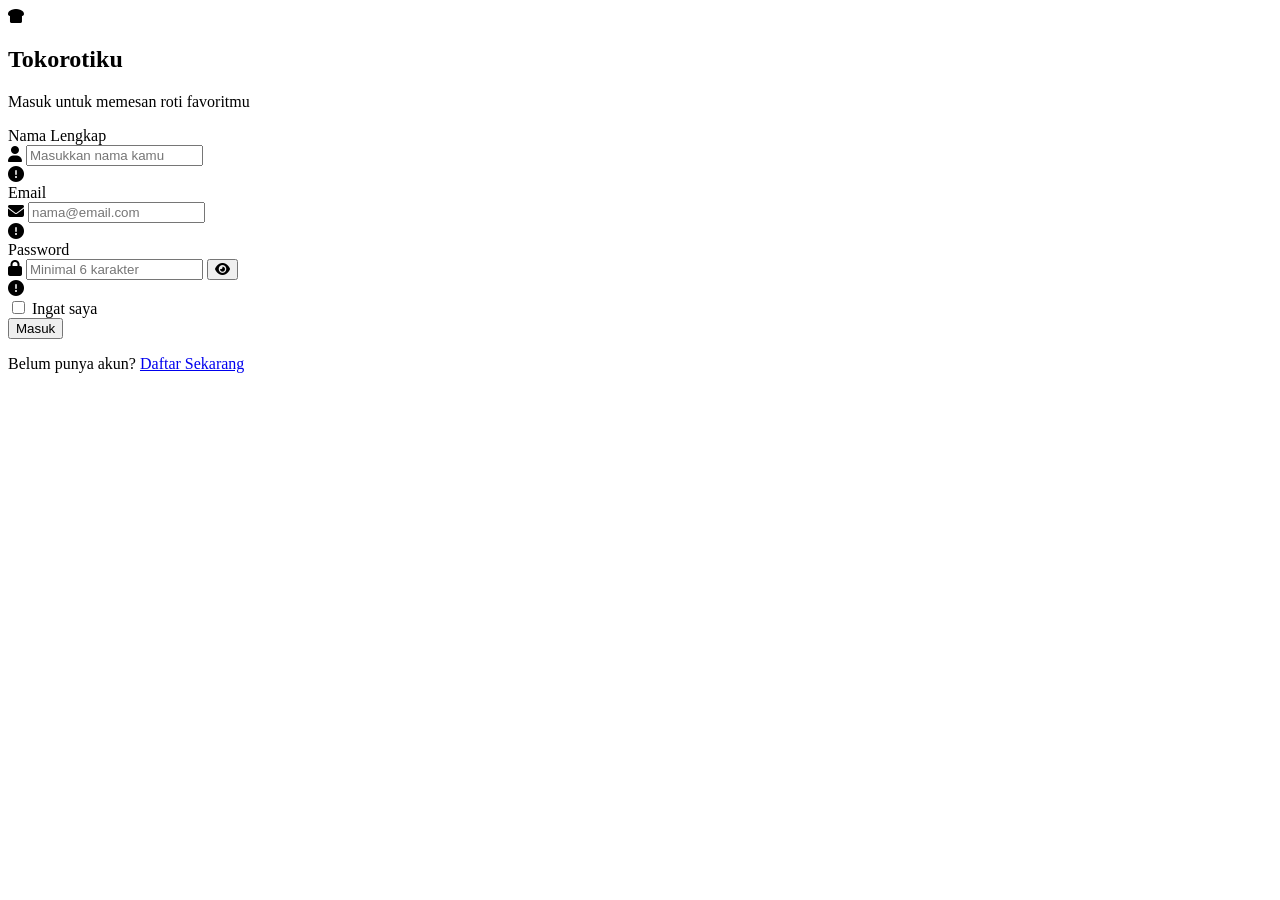
==== login.html @ 5150ace4 "Create login.html" ====
<!DOCTYPE html>
<html lang="id">
<head>
    <meta charset="UTF-8">
    <meta name="viewport" content="width=device-width, initial-scale=1.0">
    <title>Masuk - Tokorotiku</title>
    
    <!-- Google Fonts -->
    <link rel="preconnect" href="https://fonts.googleapis.com">
    <link rel="preconnect" href="https://fonts.gstatic.com" crossorigin>
    <link href="https://fonts.googleapis.com/css2?family=DM+Sans:wght@400;500;700&family=Playfair+Display:wght@400;600;700&display=swap" rel="stylesheet">
    
    <!-- Font Awesome -->
    <link href="https://cdnjs.cloudflare.com/ajax/libs/font-awesome/6.4.0/css/all.min.css" rel="stylesheet">
    
    <!-- Login CSS -->
    <link rel="stylesheet" href="login.css">
</head>
<body>

    <!-- ======== BACKGROUND LAYERS (Aesthetic Bakery) ======== -->
    <div class="bg-image"></div>
    <div class="bg-overlay"></div>
    <div class="bg-glow"></div>

    <!-- ======== TOAST CONTAINER ======== -->
    <div class="toast-container" id="toastContainer"></div>

    <!-- ======== LOGIN CARD (Glassmorphism) ======== -->
    <div class="login-wrapper" id="loginWrapper">
        <div class="login-card">
            
            <!-- Header -->
            <div class="login-header">
                <div class="login-icon">
                    <i class="fas fa-bread-slice"></i>
                </div>
                <h2 class="login-title">Tokorotiku</h2>
                <p class="login-subtitle">Masuk untuk memesan roti favoritmu</p>
            </div>

            <!-- Form -->
            <form class="login-form" id="loginForm" novalidate>
                
                <!-- Nama -->
                <div class="form-group">
                    <label for="nama">Nama Lengkap</label>
                    <div class="input-wrapper">
                        <i class="fas fa-user input-icon"></i>
                        <input type="text" id="nama" class="form-input" placeholder="Masukkan nama kamu" autocomplete="name">
                    </div>
                    <div class="error-message" id="namaError"><i class="fas fa-exclamation-circle"></i> <span></span></div>
                </div>

                <!-- Email -->
                <div class="form-group">
                    <label for="email">Email</label>
                    <div class="input-wrapper">
                        <i class="fas fa-envelope input-icon"></i>
                        <input type="email" id="email" class="form-input" placeholder="nama@email.com" autocomplete="email">
                    </div>
                    <div class="error-message" id="emailError"><i class="fas fa-exclamation-circle"></i> <span></span></div>
                </div>

                <!-- Password -->
                <div class="form-group">
                    <label for="password">Password</label>
                    <div class="input-wrapper">
                        <i class="fas fa-lock input-icon"></i>
                        <input type="password" id="password" class="form-input" placeholder="Minimal 6 karakter" autocomplete="current-password">
                        <button type="button" class="toggle-password" id="togglePassword" aria-label="Tampilkan password">
                            <i class="fas fa-eye"></i>
                        </button>
                    </div>
                    <div class="error-message" id="passwordError"><i class="fas fa-exclamation-circle"></i> <span></span></div>
                </div>

                <!-- Remember Me -->
                <div class="form-options">
                    <label class="custom-checkbox">
                        <input type="checkbox" id="rememberMe">
                        <span class="checkmark"></span>
                        Ingat saya
                    </label>
                </div>

                <!-- Submit Button -->
                <button type="submit" class="btn-login" id="btnLogin">
                    <span class="btn-text">Masuk</span>
                    <div class="btn-spinner" id="btnSpinner">
                        <div class="spinner"></div>
                    </div>
                </button>
            </form>

            <!-- Footer -->
            <div class="login-footer">
                <p>Belum punya akun? <a href="#" class="register-link">Daftar Sekarang</a></p>
            </div>
        </div>
    </div>

    <!-- Login JS -->
    <script src="login.js"></script>
</body>
              </html>
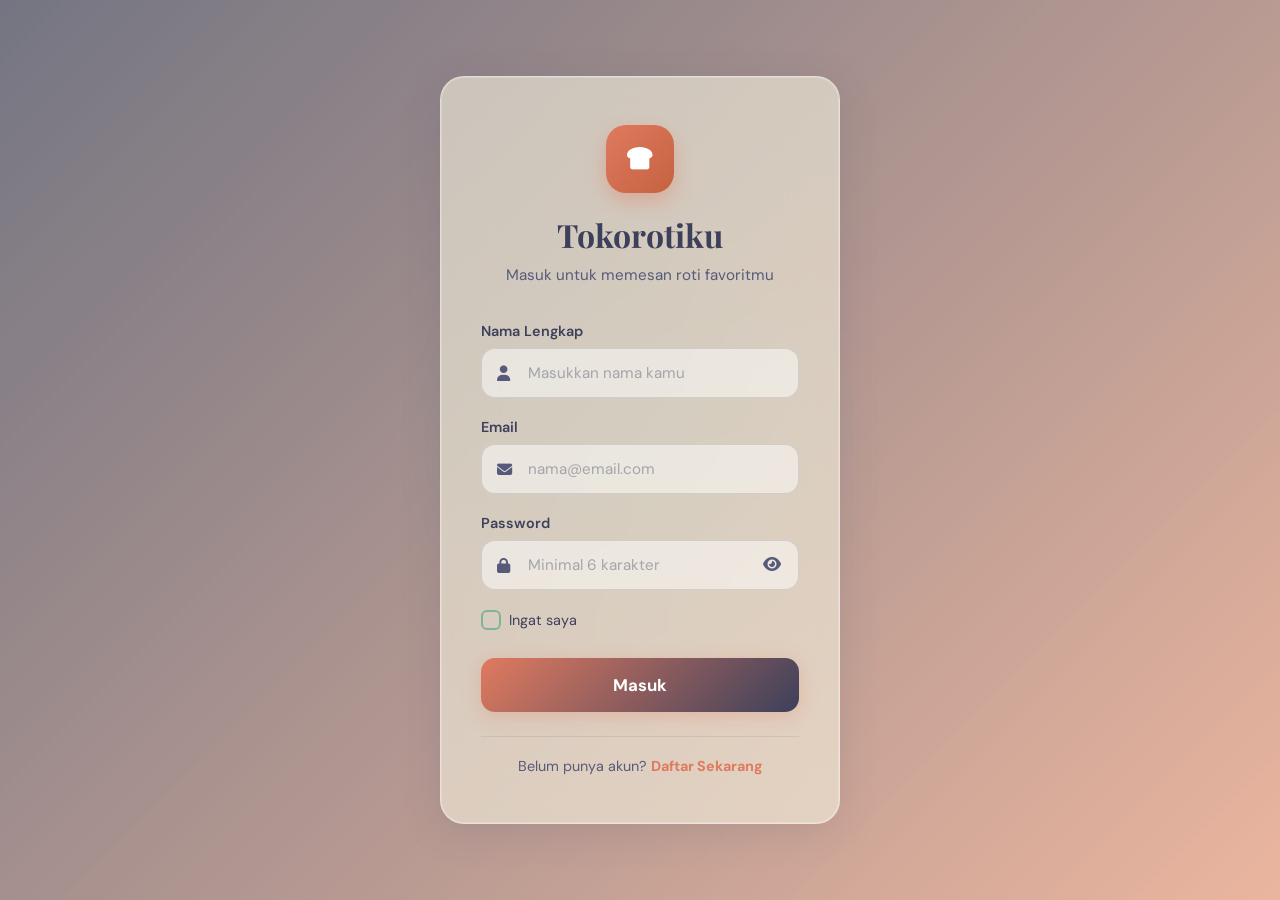
==== commit 4c0a1946: "Update login.html" ====
--- a/login.html
+++ b/login.html
@@ -103,4 +103,4 @@
     <!-- Login JS -->
     <script src="login.js"></script>
 </body>
-              </html>
+</html>
--- a/login.css
+++ b/login.css
@@ -0,0 +1,363 @@
+/* ============================
+   TOKOROTIKU LOGIN STYLES
+   Tema: Terracotta, Cream, Navy, Sage
+   Style: Glassmorphism & Premium
+   ============================ */
+:root {
+    --terracotta: #E07A5F;
+    --terracotta-dark: #c4623f;
+    --cream: #F4F1DE;
+    --navy: #3D405B;
+    --navy-light: #575a7a;
+    --sage: #81B29A;
+    --sage-light: #a3ccb8;
+    --white-bakery: #FFFDF8;
+    --shadow-soft: 0 4px 24px rgba(61, 64, 91, 0.10);
+    --shadow-card: 0 8px 40px rgba(61, 64, 91, 0.15);
+}
+
+* {
+    margin: 0;
+    padding: 0;
+    box-sizing: border-box;
+}
+
+body {
+    font-family: 'DM Sans', sans-serif;
+    background-color: var(--cream);
+    color: var(--navy);
+    min-height: 100vh;
+    display: flex;
+    align-items: center;
+    justify-content: center;
+    overflow: hidden;
+    position: relative;
+}
+
+h1, h2, h3, h4, h5 {
+    font-family: 'Playfair Display', serif;
+}
+
+/* ---- BACKGROUND EFFECTS ---- */
+.bg-image {
+    position: fixed;
+    inset: 0;
+    z-index: 0;
+    /* Menggunakan gambar roti aesthetic dari repo */
+    background: url('https://raw.githubusercontent.com/delilaqnshrh-creator/toko-rotiku/main/1b4753a8-cf59-482a-8ce5-8113440c656e.jpeg') center/cover no-repeat;
+    filter: blur(10px) brightness(0.5);
+    transform: scale(1.1);
+}
+
+.bg-overlay {
+    position: fixed;
+    inset: 0;
+    z-index: 1;
+    background: linear-gradient(135deg, rgba(61, 64, 91, 0.7), rgba(224, 122, 95, 0.5));
+}
+
+.bg-glow {
+    position: fixed;
+    top: 50%;
+    left: 50%;
+    transform: translate(-50%, -50%);
+    width: 500px;
+    height: 500px;
+    background: radial-gradient(circle, rgba(129, 178, 154, 0.2) 0%, transparent 70%);
+    border-radius: 50%;
+    z-index: 2;
+    animation: pulseGlow 4s ease-in-out infinite;
+}
+
+@keyframes pulseGlow {
+    0%, 100% { transform: translate(-50%, -50%) scale(1); opacity: 0.5; }
+    50% { transform: translate(-50%, -50%) scale(1.2); opacity: 0.9; }
+}
+
+/* ---- LOGIN WRAPPER & CARD (Glassmorphism) ---- */
+.login-wrapper {
+    position: relative;
+    z-index: 10;
+    width: 100%;
+    max-width: 440px;
+    padding: 20px;
+    opacity: 0;
+    transform: translateY(30px) scale(0.98);
+    animation: fadeInUp 0.8s cubic-bezier(0.16, 1, 0.3, 1) forwards 0.3s;
+}
+
+@keyframes fadeInUp {
+    to { opacity: 1; transform: translateY(0) scale(1); }
+}
+
+.login-card {
+    /* Glassmorphism Effect */
+    background: rgba(244, 241, 222, 0.6);
+    backdrop-filter: blur(24px);
+    -webkit-backdrop-filter: blur(24px);
+    border-radius: 24px;
+    border: 1px solid rgba(255, 255, 255, 0.4);
+    padding: 48px 40px;
+    box-shadow: var(--shadow-card), inset 0 0 0 1px rgba(255, 255, 255, 0.2);
+    transition: transform 0.3s ease, box-shadow 0.3s ease;
+}
+
+.login-card:hover {
+    transform: translateY(-4px);
+    box-shadow: 0 16px 50px rgba(61, 64, 91, 0.2), inset 0 0 0 1px rgba(255, 255, 255, 0.3);
+}
+
+/* ---- HEADER ---- */
+.login-header {
+    text-align: center;
+    margin-bottom: 36px;
+}
+
+.login-icon {
+    width: 68px;
+    height: 68px;
+    background: linear-gradient(135deg, var(--terracotta), var(--terracotta-dark));
+    border-radius: 20px;
+    display: flex;
+    align-items: center;
+    justify-content: center;
+    margin: 0 auto 20px;
+    color: #FFFFFF;
+    font-size: 1.6rem;
+    box-shadow: 0 8px 20px rgba(224, 122, 95, 0.4);
+    transition: transform 0.3s ease;
+}
+
+.login-icon:hover {
+    transform: rotate(-10deg) scale(1.05);
+}
+
+.login-title {
+    font-size: 2rem;
+    font-weight: 700;
+    color: var(--navy);
+    margin-bottom: 8px;
+}
+
+.login-subtitle {
+    font-size: 0.95rem;
+    color: var(--navy-light);
+    line-height: 1.5;
+}
+
+/* ---- FORM ---- */
+.login-form { margin-bottom: 24px; }
+.form-group { margin-bottom: 20px; }
+.form-group label {
+    display: block;
+    font-weight: 600;
+    font-size: 0.9rem;
+    color: var(--navy);
+    margin-bottom: 8px;
+}
+
+.input-wrapper {
+    position: relative;
+    display: flex;
+    align-items: center;
+}
+
+.input-icon {
+    position: absolute;
+    left: 16px;
+    color: var(--navy-light);
+    font-size: 0.95rem;
+    transition: color 0.3s ease;
+    z-index: 2;
+}
+
+.form-input {
+    width: 100%;
+    padding: 14px 16px 14px 46px;
+    background: rgba(255, 255, 255, 0.5);
+    border: 1.5px solid rgba(61, 64, 91, 0.15);
+    border-radius: 14px;
+    font-family: 'DM Sans', sans-serif;
+    font-size: 0.95rem;
+    color: var(--navy);
+    transition: all 0.3s ease;
+    outline: none;
+}
+
+.form-input::placeholder { color: rgba(61, 64, 91, 0.4); }
+
+.form-input:focus {
+    background: rgba(255, 255, 255, 0.8);
+    border-color: var(--sage);
+    box-shadow: 0 0 0 4px rgba(129, 178, 154, 0.2); /* Glow Sage */
+}
+
+.input-wrapper:focus-within .input-icon {
+    color: var(--sage);
+}
+
+.toggle-password {
+    position: absolute;
+    right: 14px;
+    background: none;
+    border: none;
+    color: var(--navy-light);
+    cursor: pointer;
+    font-size: 1rem;
+    padding: 4px;
+    transition: color 0.2s ease;
+    z-index: 2;
+}
+
+.toggle-password:hover { color: var(--terracotta); }
+
+/* ---- ERROR MESSAGE ---- */
+.error-message {
+    font-size: 0.82rem;
+    color: #D32F2F;
+    margin-top: 6px;
+    display: none;
+    align-items: center;
+    gap: 4px;
+    animation: shakeError 0.4s ease;
+}
+
+.error-message.show { display: flex; }
+
+@keyframes shakeError {
+    0%, 100% { transform: translateX(0); }
+    25% { transform: translateX(-5px); }
+    75% { transform: translateX(5px); }
+}
+
+.form-input.error {
+    border-color: #D32F2F;
+    box-shadow: 0 0 0 3px rgba(211, 47, 47, 0.1);
+}
+
+/* ---- OPTIONS & CHECKBOX ---- */
+.form-options {
+    display: flex;
+    justify-content: space-between;
+    align-items: center;
+    margin-bottom: 28px;
+}
+
+.custom-checkbox {
+    display: flex;
+    align-items: center;
+    gap: 8px;
+    font-size: 0.9rem;
+    color: var(--navy);
+    cursor: pointer;
+    user-select: none;
+}
+
+.custom-checkbox input { display: none; }
+
+.checkmark {
+    width: 20px; height: 20px;
+    border: 2px solid var(--sage);
+    border-radius: 6px;
+    display: flex; align-items: center; justify-content: center;
+    transition: all 0.2s ease;
+}
+
+.custom-checkbox input:checked ~ .checkmark {
+    background: var(--sage);
+    border-color: var(--sage);
+}
+
+.custom-checkbox input:checked ~ .checkmark::after {
+    content: '✓'; color: #FFFFFF; font-size: 0.7rem; font-weight: 700;
+}
+
+/* ---- LOGIN BUTTON ---- */
+.btn-login {
+    width: 100%;
+    padding: 16px;
+    border: none;
+    border-radius: 14px;
+    background: linear-gradient(135deg, var(--terracotta), var(--navy));
+    color: #FFFFFF;
+    font-family: 'DM Sans', sans-serif;
+    font-weight: 700;
+    font-size: 1.05rem;
+    cursor: pointer;
+    transition: all 0.4s ease;
+    box-shadow: 0 4px 20px rgba(224, 122, 95, 0.3);
+    position: relative;
+    display: flex; align-items: center; justify-content: center;
+}
+
+.btn-login:hover {
+    transform: translateY(-3px);
+    box-shadow: 0 8px 30px rgba(224, 122, 95, 0.5);
+    background-size: 110% 110%;
+}
+
+.btn-login:active { transform: translateY(-1px); }
+
+.btn-login.loading .btn-text { opacity: 0; width: 0; overflow: hidden; }
+.btn-spinner { display: none; }
+.btn-login.loading .btn-spinner { display: flex; }
+
+.spinner {
+    width: 22px; height: 22px;
+    border: 3px solid rgba(255, 255, 255, 0.3);
+    border-top-color: #FFFFFF;
+    border-radius: 50%;
+    animation: spin 0.7s linear infinite;
+}
+
+@keyframes spin { to { transform: rotate(360deg); } }
+
+/* ---- FOOTER ---- */
+.login-footer {
+    text-align: center;
+    padding-top: 20px;
+    border-top: 1px solid rgba(61, 64, 91, 0.1);
+}
+
+.login-footer p { font-size: 0.9rem; color: var(--navy-light); }
+
+.register-link {
+    color: var(--terracotta);
+    font-weight: 700;
+    text-decoration: none;
+    transition: color 0.2s ease;
+}
+
+.register-link:hover { color: var(--terracotta-dark); text-decoration: underline; }
+
+/* ---- TOAST NOTIFICATION ---- */
+.toast-container {
+    position: fixed; top: 24px; right: 24px; z-index: 9999;
+    display: flex; flex-direction: column; gap: 12px;
+}
+
+.toast-item {
+    display: flex; align-items: center; gap: 12px;
+    padding: 16px 24px; border-radius: 14px;
+    font-size: 0.9rem; font-weight: 500;
+    box-shadow: 0 8px 30px rgba(0,0,0,0.15);
+    animation: toastIn 0.4s ease; max-width: 360px;
+    backdrop-filter: blur(10px);
+}
+
+.toast-item.success { background: rgba(255,255,255,0.95); color: #2E7D32; border: 1px solid rgba(46,125,50,0.2); }
+.toast-item.error { background: rgba(255,255,255,0.95); color: #C62828; border: 1px solid rgba(198,40,40,0.2); }
+.toast-item.info { background: rgba(255,255,255,0.95); color: var(--navy); border: 1px solid rgba(61,64,91,0.2); }
+.toast-item i { font-size: 1.2rem; }
+.toast-item.removing { animation: toastOut 0.3s ease forwards; }
+
+@keyframes toastIn { from { opacity: 0; transform: translateX(50px); } to { opacity: 1; transform: translateX(0); } }
+@keyframes toastOut { from { opacity: 1; transform: translateX(0); } to { opacity: 0; transform: translateX(50px); } }
+
+/* ---- RESPONSIVE ---- */
+@media (max-width: 480px) {
+    .login-card { padding: 36px 24px; border-radius: 20px; }
+    .login-title { font-size: 1.7rem; }
+    .toast-container { top: 12px; right: 12px; left: 12px; }
+    .toast-item { max-width: 100%; }
+}
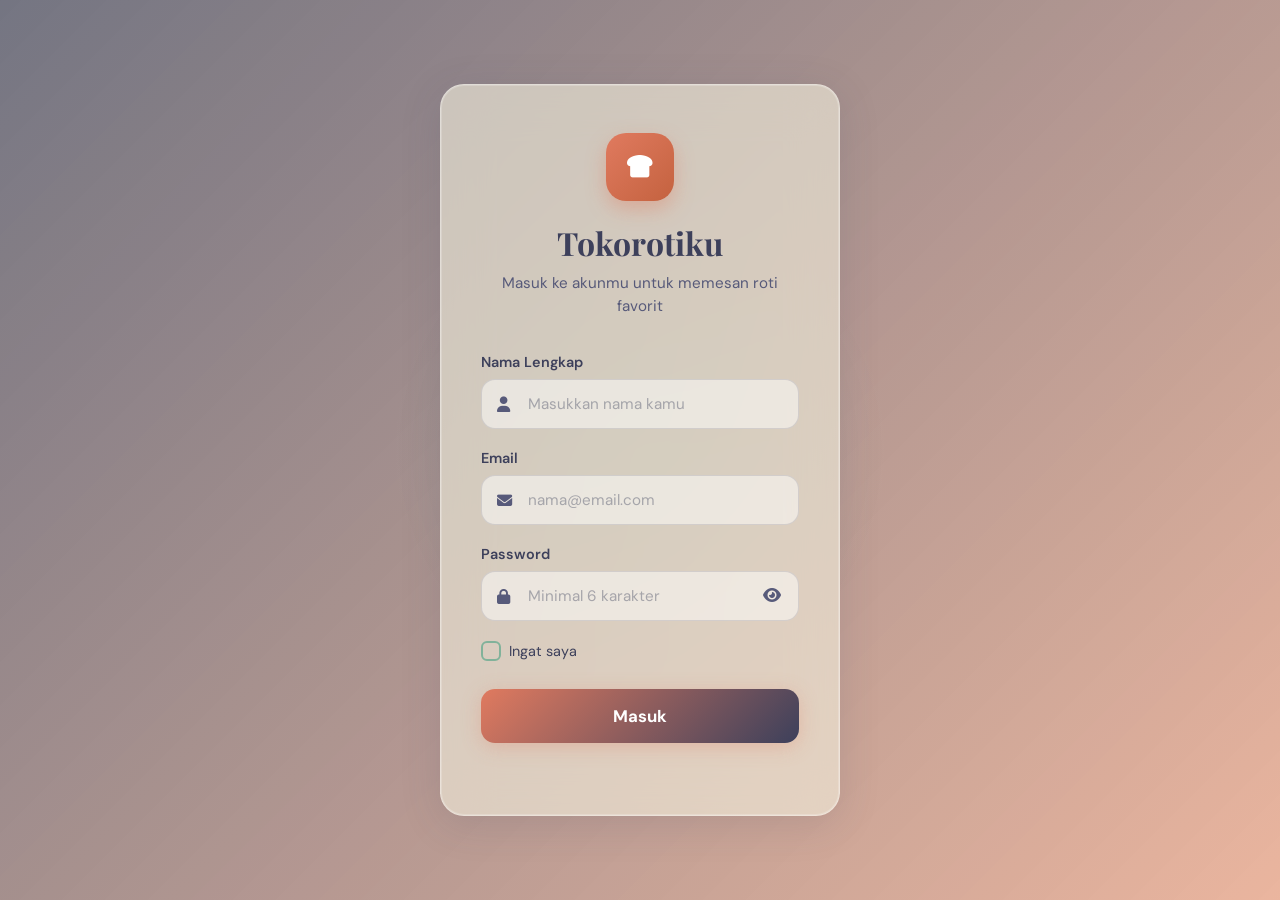
==== commit b6f06e3a: "Update login.html" ====
--- a/login.html
+++ b/login.html
@@ -4,45 +4,29 @@
     <meta charset="UTF-8">
     <meta name="viewport" content="width=device-width, initial-scale=1.0">
     <title>Masuk - Tokorotiku</title>
-    
-    <!-- Google Fonts -->
     <link rel="preconnect" href="https://fonts.googleapis.com">
     <link rel="preconnect" href="https://fonts.gstatic.com" crossorigin>
     <link href="https://fonts.googleapis.com/css2?family=DM+Sans:wght@400;500;700&family=Playfair+Display:wght@400;600;700&display=swap" rel="stylesheet">
-    
-    <!-- Font Awesome -->
     <link href="https://cdnjs.cloudflare.com/ajax/libs/font-awesome/6.4.0/css/all.min.css" rel="stylesheet">
-    
-    <!-- Login CSS -->
     <link rel="stylesheet" href="login.css">
 </head>
 <body>
 
-    <!-- ======== BACKGROUND LAYERS (Aesthetic Bakery) ======== -->
     <div class="bg-image"></div>
     <div class="bg-overlay"></div>
     <div class="bg-glow"></div>
 
-    <!-- ======== TOAST CONTAINER ======== -->
     <div class="toast-container" id="toastContainer"></div>
 
-    <!-- ======== LOGIN CARD (Glassmorphism) ======== -->
     <div class="login-wrapper" id="loginWrapper">
         <div class="login-card">
-            
-            <!-- Header -->
             <div class="login-header">
-                <div class="login-icon">
-                    <i class="fas fa-bread-slice"></i>
-                </div>
+                <div class="login-icon"><i class="fas fa-bread-slice"></i></div>
                 <h2 class="login-title">Tokorotiku</h2>
-                <p class="login-subtitle">Masuk untuk memesan roti favoritmu</p>
+                <p class="login-subtitle">Masuk ke akunmu untuk memesan roti favorit</p>
             </div>
 
-            <!-- Form -->
             <form class="login-form" id="loginForm" novalidate>
-                
-                <!-- Nama -->
                 <div class="form-group">
                     <label for="nama">Nama Lengkap</label>
                     <div class="input-wrapper">
@@ -52,7 +36,6 @@
                     <div class="error-message" id="namaError"><i class="fas fa-exclamation-circle"></i> <span></span></div>
                 </div>
 
-                <!-- Email -->
                 <div class="form-group">
                     <label for="email">Email</label>
                     <div class="input-wrapper">
@@ -62,7 +45,6 @@
                     <div class="error-message" id="emailError"><i class="fas fa-exclamation-circle"></i> <span></span></div>
                 </div>
 
-                <!-- Password -->
                 <div class="form-group">
                     <label for="password">Password</label>
                     <div class="input-wrapper">
@@ -75,7 +57,6 @@
                     <div class="error-message" id="passwordError"><i class="fas fa-exclamation-circle"></i> <span></span></div>
                 </div>
 
-                <!-- Remember Me -->
                 <div class="form-options">
                     <label class="custom-checkbox">
                         <input type="checkbox" id="rememberMe">
@@ -84,23 +65,16 @@
                     </label>
                 </div>
 
-                <!-- Submit Button -->
                 <button type="submit" class="btn-login" id="btnLogin">
                     <span class="btn-text">Masuk</span>
-                    <div class="btn-spinner" id="btnSpinner">
-                        <div class="spinner"></div>
-                    </div>
+                    <div class="btn-spinner" id="btnSpinner"><div class="spinner"></div></div>
                 </button>
             </form>
-
-            <!-- Footer -->
-            <div class="login-footer">
-                <p>Belum punya akun? <a href="#" class="register-link">Daftar Sekarang</a></p>
-            </div>
+            
+            <!-- Bagian Register Dihapus agar lebih clean dan elegan -->
         </div>
     </div>
 
-    <!-- Login JS -->
     <script src="login.js"></script>
 </body>
 </html>
